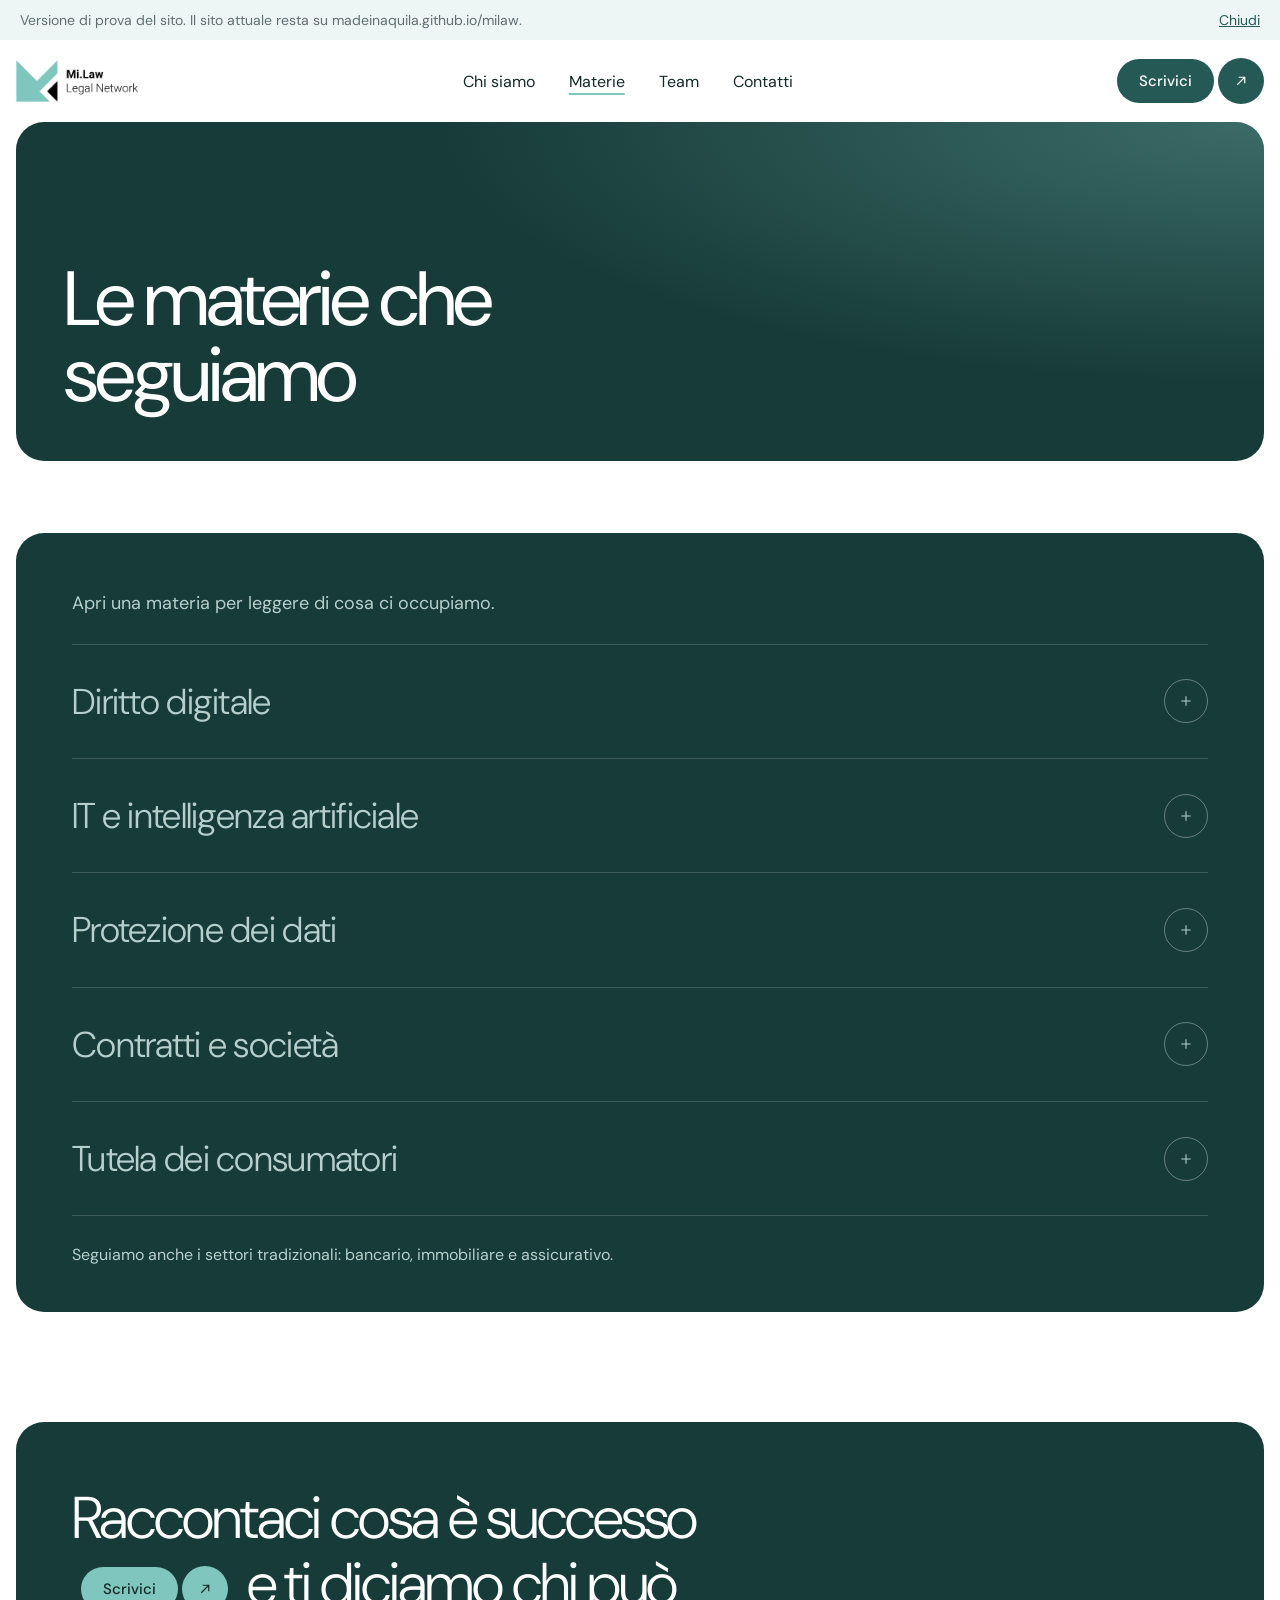
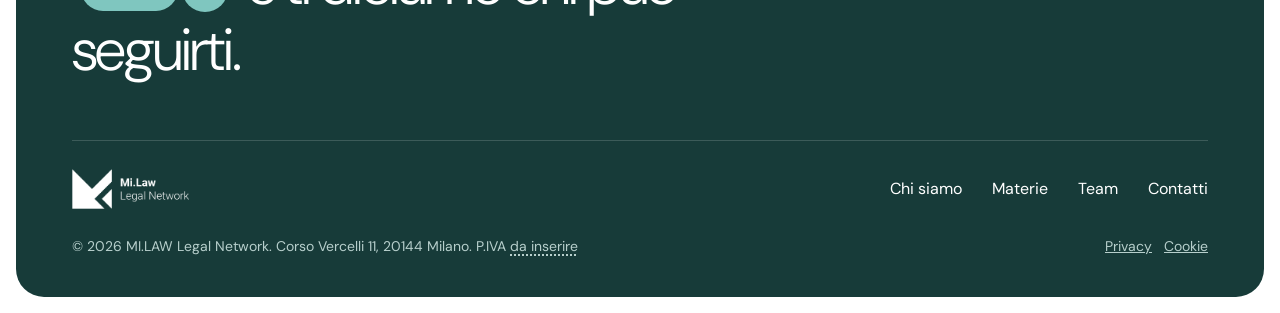
==== aree.html @ d60da04f "Add files via upload" ====
<!DOCTYPE html>
<html lang="it">
<head>
  <meta charset="UTF-8">
  <meta name="robots" content="noindex, nofollow"><!-- versione di prova: non indicizzare -->
  <meta name="viewport" content="width=device-width, initial-scale=1.0">
  <title>Materie · MI.LAW Legal Network</title>
  <meta name="description" content="Le materie seguite da MI.LAW Legal Network: diritto digitale, IT e intelligenza artificiale, protezione dei dati, contratti e società, tutela dei consumatori.">
  <link rel="preconnect" href="https://fonts.googleapis.com">
  <link rel="preconnect" href="https://fonts.gstatic.com" crossorigin>
  <link href="https://fonts.googleapis.com/css2?family=DM+Sans:wght@300;400;500&display=swap" rel="stylesheet">
  <link rel="stylesheet" href="prova.css?v=3">
</head>
<body>
  <div class="preview-note">
    <span>Versione di prova del sito. Il sito attuale resta su madeinaquila.github.io/milaw.</span>
    <button type="button" onclick="this.parentElement.remove()">Chiudi</button>
  </div>

  <header class="topnav wrap">
    <a href="index.html" class="brand" aria-label="MI.LAW Legal Network, home"><img src="img/logomilaw.png" alt="MI.LAW Legal Network" width="600" height="206"></a>
    <nav class="topnav-links" aria-label="Navigazione principale">
          <a href="chi-siamo.html">Chi siamo</a>
          <a href="aree.html" aria-current="page">Materie</a>
          <a href="team.html">Team</a>
          <a href="contatti.html">Contatti</a>
    </nav>
    <a class="cta cta--deep topnav-cta" href="contatti.html"><span class="lbl">Scrivici</span><span class="dot" aria-hidden="true"><svg viewBox="0 0 24 24" fill="none" stroke="currentColor" stroke-width="1.6"><path d="M7 17L17 7M9 7h8v8"/></svg></span></a>
    <button class="menu-btn" type="button" id="menu-open" aria-label="Apri il menu" aria-expanded="false" aria-controls="mobile-menu">
      <svg viewBox="0 0 24 24" fill="none" stroke="currentColor" stroke-width="1.6" stroke-linecap="round"><path d="M4 8h16M4 16h16"/></svg>
    </button>
  </header>

  <!-- Menu su telefono -->
  <nav class="mobile-menu" id="mobile-menu" aria-label="Menu">
    <button class="close" type="button" id="menu-close" aria-label="Chiudi il menu">×</button>
    <a href="chi-siamo.html">Chi siamo</a>
    <a href="aree.html">Materie</a>
    <a href="team.html">Team</a>
    <a href="contatti.html">Contatti</a>
  </nav>


  <main>
    <section class="wrap">
      <div class="page-head"><h1>Le materie che seguiamo</h1></div>
    </section>
    <!-- MATERIE -->
    <section class="section" style="padding-top:0;">
      <div class="wrap">
        <div class="areas">
          <p class="lead-label">Apri una materia per leggere di cosa ci occupiamo.</p>

          <details class="area" id="digitale">
            <summary>Diritto digitale <span class="plus" aria-hidden="true"><svg viewBox="0 0 24 24" fill="none" stroke="currentColor" stroke-width="1.6"><path d="M12 5v14M5 12h14"/></svg></span></summary>
            <div class="body">
              <p>Contratti online, termini e condizioni per siti e app, tutela dei diritti in rete e implicazioni legali dei nuovi modelli di business digitali e delle piattaforme.</p>
              <a href="contatti.html?area=digitale">Scrivici su questo tema</a>
            </div>
          </details>

          <details class="area" id="ai">
            <summary>IT e intelligenza artificiale <span class="plus" aria-hidden="true"><svg viewBox="0 0 24 24" fill="none" stroke="currentColor" stroke-width="1.6"><path d="M12 5v14M5 12h14"/></svg></span></summary>
            <div class="body">
              <p>Contratti IT e licenze software, analisi e adeguamento all'AI Act europeo e alle norme emergenti sull'intelligenza artificiale.</p>
              <a href="contatti.html?area=ai">Scrivici su questo tema</a>
            </div>
          </details>

          <details class="area" id="dati">
            <summary>Protezione dei dati <span class="plus" aria-hidden="true"><svg viewBox="0 0 24 24" fill="none" stroke="currentColor" stroke-width="1.6"><path d="M12 5v14M5 12h14"/></svg></span></summary>
            <div class="body">
              <p>Compliance GDPR, gestione dei data breach, definizione delle politiche di trattamento e governance dei dati nelle organizzazioni.</p>
              <a href="contatti.html?area=dati">Scrivici su questo tema</a>
            </div>
          </details>

          <details class="area" id="societa">
            <summary>Contratti e società <span class="plus" aria-hidden="true"><svg viewBox="0 0 24 24" fill="none" stroke="currentColor" stroke-width="1.6"><path d="M12 5v14M5 12h14"/></svg></span></summary>
            <div class="body">
              <p>Redazione e negoziazione di contratti commerciali, accordi di distribuzione, joint venture e franchising. Operazioni societarie, fusioni, acquisizioni e riorganizzazioni aziendali.</p>
              <a href="contatti.html?area=societa">Scrivici su questo tema</a>
            </div>
          </details>

          <details class="area" id="consumatori">
            <summary>Tutela dei consumatori <span class="plus" aria-hidden="true"><svg viewBox="0 0 24 24" fill="none" stroke="currentColor" stroke-width="1.6"><path d="M12 5v14M5 12h14"/></svg></span></summary>
            <div class="body">
              <p>Pratiche commerciali scorrette e clausole abusive. Conformità normativa per le aziende che vendono ai consumatori, in particolare online.</p>
              <a href="contatti.html?area=consumatori">Scrivici su questo tema</a>
            </div>
          </details>

          <p class="also">Seguiamo anche i settori tradizionali: bancario, immobiliare e assicurativo.</p>
        </div>
      </div>
    </section>


  </main>

  <!-- CHIUSURA -->
  <footer class="closing">
    <p class="say">Raccontaci cosa è successo
      <a class="cta cta--acqua" href="contatti.html"><span class="lbl">Scrivici</span><span class="dot" aria-hidden="true"><svg viewBox="0 0 24 24" fill="none" stroke="currentColor" stroke-width="1.6"><path d="M7 17L17 7M9 7h8v8"/></svg></span></a>
      e ti diciamo chi può seguirti.</p>
    <div class="closing-row">
      <img src="img/logomilaw.png" alt="MI.LAW Legal Network" width="600" height="206">
      <nav aria-label="Navigazione a piè di pagina">
        <a href="chi-siamo.html">Chi siamo</a>
        <a href="aree.html">Materie</a>
        <a href="team.html">Team</a>
        <a href="contatti.html">Contatti</a>
      </nav>
    </div>
    <div class="closing-meta">
      <span>© 2026 MI.LAW Legal Network. Corso Vercelli 11, 20144 Milano. P.IVA <span class="tbc" title="Da inserire">da inserire</span></span>
      <span><a href="#">Privacy</a>&nbsp;&nbsp;&nbsp;<a href="#">Cookie</a></span>
    </div>
  </footer>

  <script>
    // Menu su telefono
    (function () {
      var m = document.getElementById('mobile-menu'), o = document.getElementById('menu-open'), c = document.getElementById('menu-close');
      function set(v) { m.classList.toggle('open', v); o.setAttribute('aria-expanded', v); document.body.style.overflow = v ? 'hidden' : ''; if (v) c.focus(); else o.focus(); }
      o.addEventListener('click', function () { set(true); });
      c.addEventListener('click', function () { set(false); });
      m.querySelectorAll('a').forEach(function (a) { a.addEventListener('click', function () { set(false); }); });
      document.addEventListener('keydown', function (e) { if (e.key === 'Escape' && m.classList.contains('open')) set(false); });
    })();

    // "Scrivici su questo tema": sceglie la materia nel modulo
    document.querySelectorAll('[data-area]').forEach(function (a) {
      a.addEventListener('click', function () { var r = document.getElementById('a-' + a.dataset.area); if (r) r.checked = true; });
    });

    // Modulo dimostrativo
    var formEl = document.getElementById('form');
    if (formEl) formEl.addEventListener('submit', function (e) {
      e.preventDefault();
      if (!this.checkValidity()) { this.reportValidity(); return; }
      document.getElementById('form-box').classList.add('is-sent');
    });
  </script>
</body>
</html>
---- prova.css ----
/* ============================================================
   MI.LAW · versione di prova ispirata a "Legal Point"
   Colori MI.LAW: bianco, verde acqua, verde scuro. Un solo carattere: DM Sans.
   ============================================================ */

:root {
  --ink:    #132b29;   /* testo principale */
  --grey:   #5f706e;   /* testo secondario (5.2:1 sul bianco) */
  --deep:   #245955;   /* verde scuro: pulsanti, card piena */
  --night:  #173b39;   /* pannelli scuri */
  --acqua:  #7fc6bf;   /* verde acqua del logo */
  --mist:   #eef6f5;   /* fondo chiaro di card ed etichette */
  --line:   #d8e4e2;
  --soft-on-dark: #b7cfcc;

  --r-xl: 28px;
  --r-lg: 22px;
  --gap: 16px;
  --sans: 'DM Sans', system-ui, -apple-system, 'Segoe UI', sans-serif;
}

*, *::before, *::after { box-sizing: border-box; margin: 0; padding: 0; }
html { scroll-behavior: smooth; -webkit-text-size-adjust: 100%; }
body { font-family: var(--sans); font-size: 17px; line-height: 1.6; color: var(--ink); background: #fff; -webkit-font-smoothing: antialiased; }
img { display: block; max-width: 100%; }
a { color: inherit; text-decoration: none; }
button, input, textarea { font: inherit; color: inherit; }
:focus-visible { outline: 3px solid var(--acqua); outline-offset: 3px; border-radius: 6px; }

.wrap { max-width: 1360px; margin: 0 auto; padding: 0 var(--gap); }
.section { padding: 110px 0; }
.h-sec { font-size: clamp(34px, 3.6vw, 52px); font-weight: 400; line-height: 1.08; letter-spacing: -0.03em; }
.lead-label { font-size: 18px; color: var(--ink); }

.tbc { text-decoration: underline dotted currentColor 2px; text-underline-offset: 4px; cursor: help; }
.preview-note { background: var(--mist); color: var(--grey); font-size: 14px; padding: 9px 20px; display: flex; justify-content: space-between; gap: 16px; }
.preview-note button { background: none; border: 0; text-decoration: underline; cursor: pointer; color: var(--deep); }

/* ── Pulsante a pillola + cerchio con freccia ── */
.cta { display: inline-flex; align-items: center; gap: 4px; cursor: pointer; border: 0; background: none; }
.cta .lbl { border-radius: 999px; padding: 13px 22px; font-size: 15px; font-weight: 500; line-height: 1.2; white-space: nowrap; }
.cta .dot { width: 46px; height: 46px; border-radius: 50%; display: grid; place-items: center; flex: none; transition: transform .3s ease; }
.cta svg { width: 18px; height: 18px; }
.cta:hover .dot { transform: rotate(45deg); }
.cta--light .lbl, .cta--light .dot { background: #fff; color: var(--ink); }
.cta--deep .lbl, .cta--deep .dot { background: var(--deep); color: #fff; }
.cta--outline .lbl, .cta--outline .dot { border: 1px solid var(--line); color: var(--ink); background: #fff; }
.cta--acqua .lbl, .cta--acqua .dot { background: var(--acqua); color: var(--ink); }

/* ── Prima schermata ── */
.hero { display: grid; grid-template-columns: minmax(320px, 29%) 1fr; gap: var(--gap); padding: var(--gap); min-height: 100svh; }
.hero-side { display: flex; flex-direction: column; justify-content: space-between; padding: 22px 18px 18px; }
.brand img { height: 46px; width: auto; }
.menu-btn { display: none; }
.hero-side .intro { font-size: 17px; line-height: 1.6; color: var(--ink); max-width: 34ch; margin-top: 64px; }
.chips { list-style: none; display: flex; flex-wrap: wrap; gap: 8px; }
.chip { background: var(--mist); color: var(--ink); border-radius: 999px; padding: 10px 18px; font-size: 14px; font-weight: 500; }
.hero-side .chips { margin-bottom: 14px; }

.hero-panel { position: relative; border-radius: var(--r-xl); overflow: hidden; background: var(--night); min-height: 560px; color: #fff; }
.hero-panel img { position: absolute; inset: 0; width: 100%; height: 100%; object-fit: cover; filter: grayscale(1) contrast(1.05); animation: settle 2.2s cubic-bezier(.2,.7,.2,1) both; }
.hero-panel::after { content: ''; position: absolute; inset: 0; background:
  linear-gradient(180deg, rgba(19,43,41,.45) 0%, rgba(19,43,41,.15) 35%, rgba(19,43,41,.82) 100%),
  linear-gradient(135deg, rgba(36,89,85,.55), rgba(23,59,57,.35)); }
@keyframes settle { from { transform: scale(1.08); } to { transform: scale(1); } }
.panel-top { position: absolute; z-index: 2; top: 26px; left: 40px; right: 26px; display: flex; align-items: center; justify-content: space-between; gap: 24px; }
.panel-nav { display: flex; gap: 34px; font-size: 16px; }
.panel-nav a { opacity: .9; }
.panel-nav a:hover { opacity: 1; text-decoration: underline; text-underline-offset: 6px; }
.hero-panel h1 { position: absolute; z-index: 2; left: 44px; bottom: 40px; max-width: 12ch; font-size: clamp(52px, 6.6vw, 112px); font-weight: 400; line-height: .96; letter-spacing: -0.04em; }
.scroll-down { position: absolute; z-index: 2; right: 30px; bottom: 36px; width: 52px; height: 52px; border-radius: 50%; border: 1px solid rgba(255,255,255,.6); display: grid; place-items: center; }
.scroll-down svg { width: 18px; height: 18px; }

/* ── Il network ── */
.mission { display: grid; grid-template-columns: 1fr 2.2fr; gap: 48px; align-items: start; }
.mission .side { display: flex; flex-direction: column; gap: 22px; align-items: flex-start; }
.mission p.big { font-size: clamp(26px, 2.7vw, 40px); line-height: 1.22; letter-spacing: -0.02em; }
.mission p.big span { color: var(--grey); }

/* ── Principi ── */
.values-head { display: flex; justify-content: space-between; align-items: end; gap: 24px; margin-bottom: 34px; }
.values { display: grid; grid-template-columns: repeat(4, 1fr); gap: var(--gap); }
.value { background: var(--mist); border-radius: var(--r-lg); padding: 28px; min-height: 380px; display: flex; flex-direction: column; justify-content: flex-end; }
.value h3 { font-size: clamp(28px, 2.4vw, 36px); font-weight: 400; line-height: 1.05; letter-spacing: -0.03em; }
.value p { font-size: 15px; color: var(--grey); margin-top: 14px; }
.value--deep { background: var(--deep); color: #fff; }
.value--deep p { color: #d6ebe8; }

/* ── Materie: pannello scuro con righe apribili ── */
.areas { background: var(--night); color: #fff; border-radius: var(--r-xl); padding: 56px 56px 44px; }
.areas .lead-label { color: var(--soft-on-dark); margin-bottom: 26px; }
.area { border-top: 1px solid rgba(255,255,255,.16); }
.area summary { list-style: none; cursor: pointer; display: flex; justify-content: space-between; align-items: center; gap: 24px; padding: 28px 0; font-size: clamp(26px, 2.8vw, 42px); font-weight: 300; letter-spacing: -0.02em; color: var(--soft-on-dark); transition: color .25s ease; }
.area summary::-webkit-details-marker { display: none; }
.area summary:hover, .area[open] summary { color: #fff; }
.area .plus { width: 44px; height: 44px; border-radius: 50%; border: 1px solid rgba(255,255,255,.35); display: grid; place-items: center; flex: none; transition: transform .3s ease, background .3s ease; }
.area .plus svg { width: 16px; height: 16px; }
.area[open] .plus { transform: rotate(45deg); background: var(--acqua); color: var(--ink); border-color: var(--acqua); }
.area .body { padding: 0 0 32px; display: grid; grid-template-columns: 1.4fr 1fr; gap: 32px; align-items: end; }
.area .body p { color: #dbe9e7; font-size: 17px; max-width: 58ch; }
.area .body a { justify-self: end; color: var(--acqua); font-weight: 500; text-decoration: underline; text-underline-offset: 5px; }
.areas .also { border-top: 1px solid rgba(255,255,255,.16); padding-top: 26px; color: var(--soft-on-dark); font-size: 16px; }

/* ── Team ── */
.team { display: grid; grid-template-columns: repeat(4, 1fr); gap: var(--gap); }
.member { position: relative; border-radius: var(--r-lg); overflow: hidden; aspect-ratio: 3 / 4; background: linear-gradient(160deg, #b9cfcc 0%, #6f8f8b 100%); color: #fff; display: flex; flex-direction: column; justify-content: flex-end; }
.member .ph { position: absolute; inset: 0; display: grid; place-items: center; font-size: 14px; color: rgba(255,255,255,.85); }
.member img { position: absolute; inset: 0; width: 100%; height: 100%; object-fit: cover; filter: grayscale(1); }
.member .info { position: relative; padding: 22px; background: linear-gradient(0deg, rgba(19,43,41,.88) 0%, rgba(19,43,41,.5) 65%, transparent 100%); }
.member h3 { font-size: 24px; font-weight: 400; letter-spacing: -0.02em; }
.member .info p { font-size: 14px; color: #e3efed; margin-top: 2px; }
.member .go { position: absolute; top: 16px; right: 16px; width: 44px; height: 44px; border-radius: 50%; background: #fff; color: var(--ink); display: grid; place-items: center; transition: transform .3s ease; }
.member .go svg { width: 18px; height: 18px; }
a.member:hover .go { transform: rotate(45deg); }

/* ── Contatti ── */
.contact { display: grid; grid-template-columns: 1fr 1.7fr; gap: 48px; }
.contact-card { background: var(--mist); border-radius: var(--r-lg); padding: 34px; display: flex; flex-direction: column; gap: 34px; }
.contact-card h2 { font-size: 24px; font-weight: 400; }
.contact-card .small { font-size: 14px; color: var(--grey); }
.contact-card .big { font-size: clamp(22px, 2vw, 28px); letter-spacing: -0.01em; }
.contact-card .big a:hover { color: var(--deep); text-decoration: underline; text-underline-offset: 5px; }
.contact-card .push { margin-top: auto; display: flex; flex-direction: column; gap: 22px; }

.form h2 { font-size: clamp(38px, 4vw, 60px); font-weight: 400; line-height: 1.04; letter-spacing: -0.035em; margin-bottom: 34px; }
.form fieldset { border: 0; margin-bottom: 30px; }
.form legend, .form .lab { font-size: 15px; color: var(--ink); margin-bottom: 12px; display: block; }
.pick { display: flex; flex-wrap: wrap; gap: 8px; }
.pick input { position: absolute; opacity: 0; pointer-events: none; }
.pick label { background: var(--mist); border-radius: 999px; padding: 11px 20px; font-size: 15px; cursor: pointer; transition: background .2s ease, color .2s ease; }
.pick input:checked + label { background: var(--night); color: #fff; }
.pick input:focus-visible + label { outline: 3px solid var(--acqua); outline-offset: 2px; }
.fields { display: grid; grid-template-columns: 1fr 1fr; gap: 28px 32px; margin-bottom: 28px; }
.field input, .field textarea { width: 100%; border: 0; border-bottom: 1px solid #b9c9c7; padding: 10px 0; background: transparent; font-size: 17px; border-radius: 0; }
.field textarea { min-height: 90px; resize: vertical; }
.field input:focus, .field textarea:focus { outline: none; border-bottom: 2px solid var(--deep); }
.field input::placeholder, .field textarea::placeholder { color: #7d8d8b; }
.field--full { grid-column: 1 / -1; }
.privacy { display: flex; gap: 12px; align-items: flex-start; font-size: 14px; color: var(--grey); margin-bottom: 28px; max-width: 64ch; }
.privacy input { width: 20px; height: 20px; margin-top: 2px; accent-color: var(--deep); flex: none; }
.privacy a { text-decoration: underline; color: var(--ink); }
.form-done { display: none; font-size: 20px; background: var(--mist); border-radius: var(--r-lg); padding: 24px 28px; }
.form.is-sent form { display: none; }
.form.is-sent .form-done { display: block; }

/* ── Chiusura scura ── */
.closing { margin: 0 var(--gap) var(--gap); background: var(--night); color: #fff; border-radius: var(--r-xl); padding: 64px 56px 40px; }
.closing .say { font-size: clamp(34px, 4.6vw, 70px); font-weight: 300; line-height: 1.12; letter-spacing: -0.035em; max-width: 18ch; }
.closing .say .cta { vertical-align: middle; margin: 0 .15em; }
.closing .say .cta .lbl { font-size: 15px; letter-spacing: 0; }
.closing-row { margin-top: 56px; padding-top: 28px; border-top: 1px solid rgba(255,255,255,.16); display: flex; flex-wrap: wrap; justify-content: space-between; align-items: center; gap: 24px; }
.closing-row img { height: 40px; width: auto; filter: brightness(0) invert(1); }
.closing-row nav { display: flex; flex-wrap: wrap; gap: 30px; font-size: 16px; }
.closing-row nav a:hover { text-decoration: underline; text-underline-offset: 6px; }
.closing-meta { margin-top: 26px; display: flex; flex-wrap: wrap; justify-content: space-between; gap: 10px 24px; font-size: 14px; color: var(--soft-on-dark); }
.closing-meta a { text-decoration: underline; }

/* ── Tablet ── */
@media (max-width: 1080px) {
  .values { grid-template-columns: 1fr 1fr; }
  .team { grid-template-columns: 1fr 1fr; }
  .mission { grid-template-columns: 1fr; gap: 28px; }
  .contact { grid-template-columns: 1fr; }
  .area .body { grid-template-columns: 1fr; gap: 16px; }
  .area .body a { justify-self: start; }
}

/* ── Telefono ── */
@media (max-width: 760px) {
  body { font-size: 16px; }
  .section { padding: 72px 0; }
  .hero { grid-template-columns: 1fr; min-height: 0; }
  .hero-side { display: contents; }
  .topbar { order: 1; display: flex; justify-content: space-between; align-items: center; padding: 6px 4px; }
  .brand img { height: 38px; }
  .menu-btn { display: grid; place-items: center; width: 48px; height: 48px; border-radius: 50%; border: 1px solid var(--line); background: #fff; cursor: pointer; }
  .menu-btn svg { width: 20px; height: 20px; }
  .hero-panel { order: 2; min-height: 72svh; }
  .panel-nav { display: none; }
  .panel-top { left: 20px; right: 20px; top: 20px; justify-content: flex-end; }
  .hero-panel h1 { left: 22px; bottom: 26px; font-size: 13vw; }
  .scroll-down { display: none; }
  .hero-side .intro { order: 3; margin: 8px 4px 0; }
  .hero-side .bottom { order: 4; padding: 0 4px 8px; }
  .values { display: flex; overflow-x: auto; scroll-snap-type: x mandatory; padding-bottom: 6px; }
  .value { flex: 0 0 82%; scroll-snap-align: start; min-height: 320px; }
  .areas { padding: 36px 22px 28px; }
  .team { grid-template-columns: 1fr; }
  .member { aspect-ratio: 4 / 4.4; }
  .fields { grid-template-columns: 1fr; }
  .contact-card { padding: 26px; }
  .closing { padding: 40px 22px 28px; }
  .closing .say { font-size: 9.4vw; }
  .closing .say .cta { display: inline-flex; margin: 8px 0; }
}

/* menu su telefono */
.mobile-menu { display: none; }
@media (max-width: 760px) {
  .mobile-menu { position: fixed; inset: 0; z-index: 50; background: var(--night); color: #fff; padding: 22px 20px; flex-direction: column; gap: 8px; }
  .mobile-menu.open { display: flex; }
  .mobile-menu .close { align-self: flex-end; width: 48px; height: 48px; border-radius: 50%; border: 1px solid rgba(255,255,255,.4); background: none; color: #fff; cursor: pointer; font-size: 22px; }
  .mobile-menu a { font-size: 34px; font-weight: 300; padding: 12px 0; border-bottom: 1px solid rgba(255,255,255,.14); }
}

@media (prefers-reduced-motion: reduce) {
  *, *::before, *::after { animation: none !important; transition: none !important; scroll-behavior: auto !important; }
}

/* colonna sinistra: logo e testo in alto, materie in basso */
.hero-side { justify-content: flex-start; }
.hero-side .bottom { margin-top: auto; }

/* ── Pagine interne: barra in alto e intestazione ── */
.topnav { display: flex; align-items: center; justify-content: space-between; gap: 24px; padding-top: 18px; padding-bottom: 18px; }
.topnav .brand img { height: 42px; }
.topnav-links { display: flex; gap: 34px; font-size: 16px; }
.topnav-links a:hover, .topnav-links a[aria-current="page"] { text-decoration: underline; text-underline-offset: 6px; text-decoration-color: var(--acqua); text-decoration-thickness: 2px; }
.page-head { background: var(--night); color: #fff; border-radius: var(--r-xl); padding: 140px 48px 48px; position: relative; overflow: hidden; }
.page-head::before { content: ''; position: absolute; inset: 0; background: radial-gradient(120% 140% at 100% 0%, rgba(127,198,191,.35) 0%, rgba(127,198,191,0) 55%); }
.page-head h1 { position: relative; font-size: clamp(46px, 6vw, 96px); font-weight: 400; line-height: .98; letter-spacing: -0.04em; max-width: 14ch; }
.plain { margin-top: 28px; color: var(--grey); max-width: 70ch; }
.motto { background: var(--mist); border-radius: var(--r-xl); padding: 64px 48px; }
.motto p { font-size: clamp(32px, 4vw, 58px); font-weight: 300; line-height: 1.1; letter-spacing: -0.03em; color: var(--deep); }
.sr { position: absolute; width: 1px; height: 1px; overflow: hidden; clip: rect(0 0 0 0); white-space: nowrap; }

/* ── Home: materie in breve ── */
.area-links { display: grid; grid-template-columns: repeat(auto-fit, minmax(240px, 1fr)); gap: var(--gap); }
.area-links a { background: var(--mist); border-radius: var(--r-lg); padding: 26px 24px; min-height: 150px; display: flex; flex-direction: column; justify-content: space-between; gap: 20px; font-size: 22px; letter-spacing: -0.01em; line-height: 1.2; transition: background .25s ease, color .25s ease; }
.area-links .dot { align-self: flex-end; width: 44px; height: 44px; border-radius: 50%; background: #fff; display: grid; place-items: center; transition: transform .3s ease; }
.area-links .dot svg { width: 18px; height: 18px; }
.area-links a:hover { background: var(--deep); color: #fff; }
.area-links a:hover .dot { transform: rotate(45deg); color: var(--ink); }

@media (max-width: 960px) {
  .topnav-links, .topnav-cta { display: none; }
  .topnav .menu-btn { display: grid; }
}
@media (min-width: 761px) and (max-width: 960px) {
  .menu-btn { place-items: center; width: 48px; height: 48px; border-radius: 50%; border: 1px solid var(--line); background: #fff; cursor: pointer; }
  .menu-btn svg { width: 20px; height: 20px; }
  .mobile-menu { position: fixed; inset: 0; z-index: 50; background: var(--night); color: #fff; padding: 22px 20px; flex-direction: column; gap: 8px; }
  .mobile-menu.open { display: flex; }
  .mobile-menu .close { align-self: flex-end; width: 48px; height: 48px; border-radius: 50%; border: 1px solid rgba(255,255,255,.4); background: none; color: #fff; cursor: pointer; font-size: 22px; }
  .mobile-menu a { font-size: 34px; font-weight: 300; padding: 12px 0; border-bottom: 1px solid rgba(255,255,255,.14); }
}
@media (max-width: 760px) {
  .page-head { padding: 90px 22px 28px; }
  .motto { padding: 40px 24px; }
  .area-links a { min-height: 0; flex-direction: row; align-items: center; }
}
@media (max-width: 760px) {
  .values-head { flex-wrap: wrap; }
  .hero-side .bottom .chips { margin-bottom: 14px; }
}
.page-head { margin-bottom: 72px; }
@media (max-width: 760px) { .page-head { margin-bottom: 40px; } }
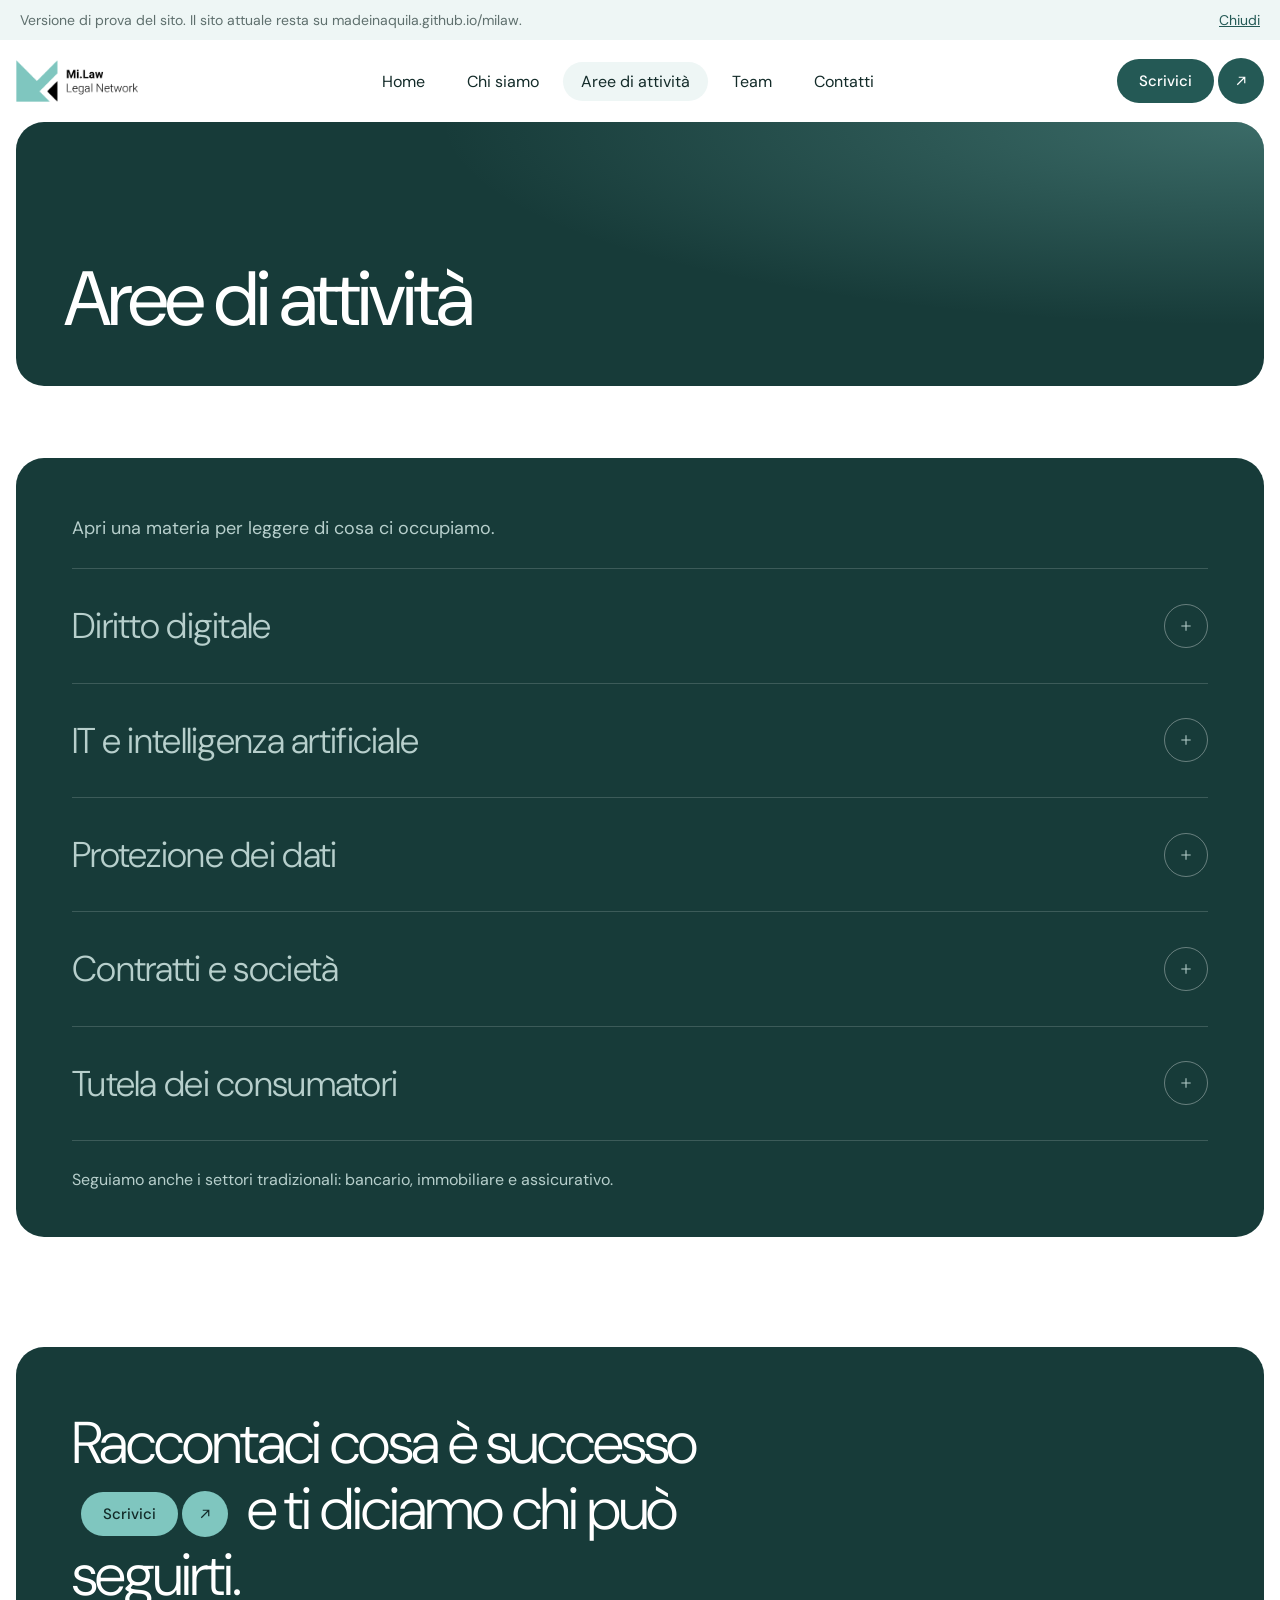
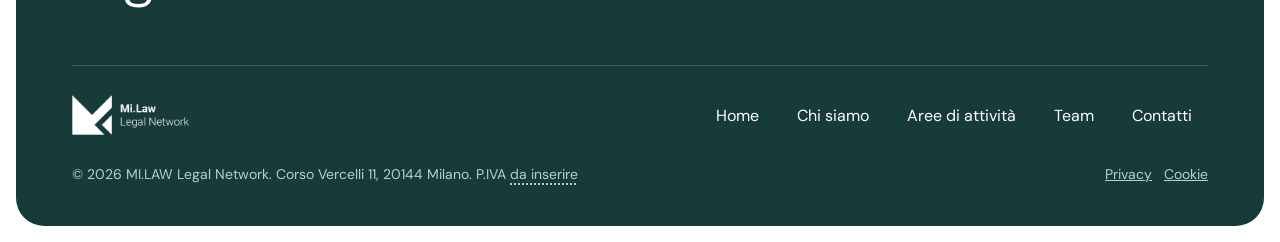
==== commit 467745b1: "Menu: voce Home, Aree di attività, pillola al passaggio" ====
--- a/aree.html
+++ b/aree.html
@@ -4,12 +4,12 @@
   <meta charset="UTF-8">
   <meta name="robots" content="noindex, nofollow"><!-- versione di prova: non indicizzare -->
   <meta name="viewport" content="width=device-width, initial-scale=1.0">
-  <title>Materie · MI.LAW Legal Network</title>
+  <title>Aree di attività · MI.LAW Legal Network</title>
   <meta name="description" content="Le materie seguite da MI.LAW Legal Network: diritto digitale, IT e intelligenza artificiale, protezione dei dati, contratti e società, tutela dei consumatori.">
   <link rel="preconnect" href="https://fonts.googleapis.com">
   <link rel="preconnect" href="https://fonts.gstatic.com" crossorigin>
   <link href="https://fonts.googleapis.com/css2?family=DM+Sans:wght@300;400;500&display=swap" rel="stylesheet">
-  <link rel="stylesheet" href="prova.css?v=3">
+  <link rel="stylesheet" href="prova.css?v=4">
 </head>
 <body>
   <div class="preview-note">
@@ -20,8 +20,9 @@
   <header class="topnav wrap">
     <a href="index.html" class="brand" aria-label="MI.LAW Legal Network, home"><img src="img/logomilaw.png" alt="MI.LAW Legal Network" width="600" height="206"></a>
     <nav class="topnav-links" aria-label="Navigazione principale">
+          <a href="index.html">Home</a>
           <a href="chi-siamo.html">Chi siamo</a>
-          <a href="aree.html" aria-current="page">Materie</a>
+          <a href="aree.html" aria-current="page">Aree di attività</a>
           <a href="team.html">Team</a>
           <a href="contatti.html">Contatti</a>
     </nav>
@@ -34,8 +35,9 @@
   <!-- Menu su telefono -->
   <nav class="mobile-menu" id="mobile-menu" aria-label="Menu">
     <button class="close" type="button" id="menu-close" aria-label="Chiudi il menu">×</button>
+    <a href="index.html">Home</a>
     <a href="chi-siamo.html">Chi siamo</a>
-    <a href="aree.html">Materie</a>
+    <a href="aree.html">Aree di attività</a>
     <a href="team.html">Team</a>
     <a href="contatti.html">Contatti</a>
   </nav>
@@ -43,7 +45,7 @@
 
   <main>
     <section class="wrap">
-      <div class="page-head"><h1>Le materie che seguiamo</h1></div>
+      <div class="page-head"><h1>Aree di attività</h1></div>
     </section>
     <!-- MATERIE -->
     <section class="section" style="padding-top:0;">
@@ -107,8 +109,9 @@
     <div class="closing-row">
       <img src="img/logomilaw.png" alt="MI.LAW Legal Network" width="600" height="206">
       <nav aria-label="Navigazione a piè di pagina">
+        <a href="index.html">Home</a>
         <a href="chi-siamo.html">Chi siamo</a>
-        <a href="aree.html">Materie</a>
+        <a href="aree.html">Aree di attività</a>
         <a href="team.html">Team</a>
         <a href="contatti.html">Contatti</a>
       </nav>
--- a/prova.css
+++ b/prova.css
@@ -255,3 +255,25 @@
 }
 .page-head { margin-bottom: 72px; }
 @media (max-width: 760px) { .page-head { margin-bottom: 40px; } }
+
+/* ============================================================
+   Menu: al passaggio ogni voce diventa una pillola come "Scrivici"
+   ============================================================ */
+.panel-nav, .topnav-links { gap: 6px; }
+.panel-nav a, .topnav-links a {
+  border-radius: 999px; padding: 10px 18px; line-height: 1.2;
+  text-decoration: none !important; opacity: 1;
+  transition: background-color .25s ease, color .25s ease;
+}
+/* sulla foto della home: pillola bianca */
+.panel-nav a:hover, .panel-nav a:focus-visible { background: #fff; color: var(--ink); }
+.panel-nav a[aria-current="page"] { background: rgba(255,255,255,.18); }
+/* pagine interne: pillola verde scuro */
+.topnav-links a:hover, .topnav-links a:focus-visible { background: var(--deep); color: #fff; }
+.topnav-links a[aria-current="page"] { background: var(--mist); color: var(--ink); }
+.topnav-links a[aria-current="page"]:hover { background: var(--deep); color: #fff; }
+/* piè di pagina scuro: pillola verde acqua */
+.closing-row nav { gap: 6px; }
+.closing-row nav a { border-radius: 999px; padding: 9px 16px; text-decoration: none !important; transition: background-color .25s ease, color .25s ease; }
+.closing-row nav a:hover, .closing-row nav a:focus-visible { background: var(--acqua); color: var(--ink); }
+.closing-row nav a[aria-current="page"] { background: rgba(255,255,255,.1); }
